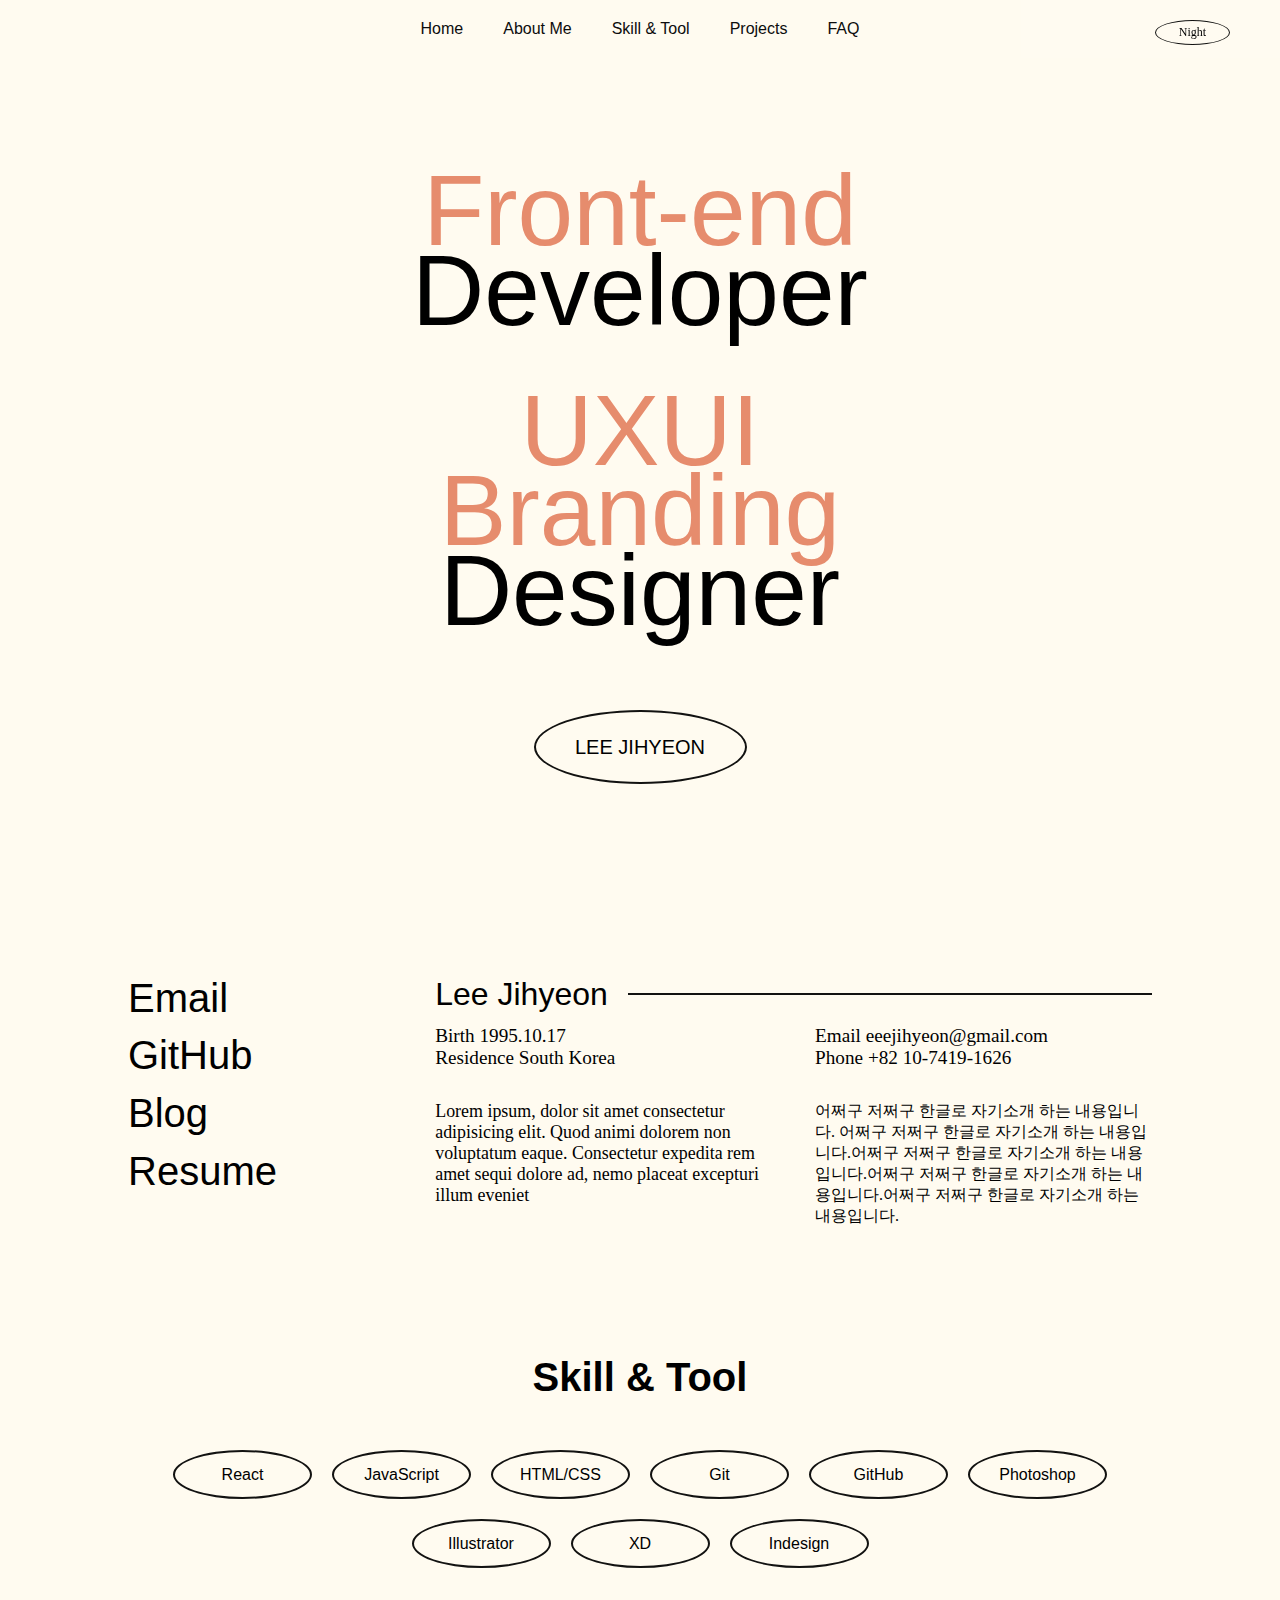
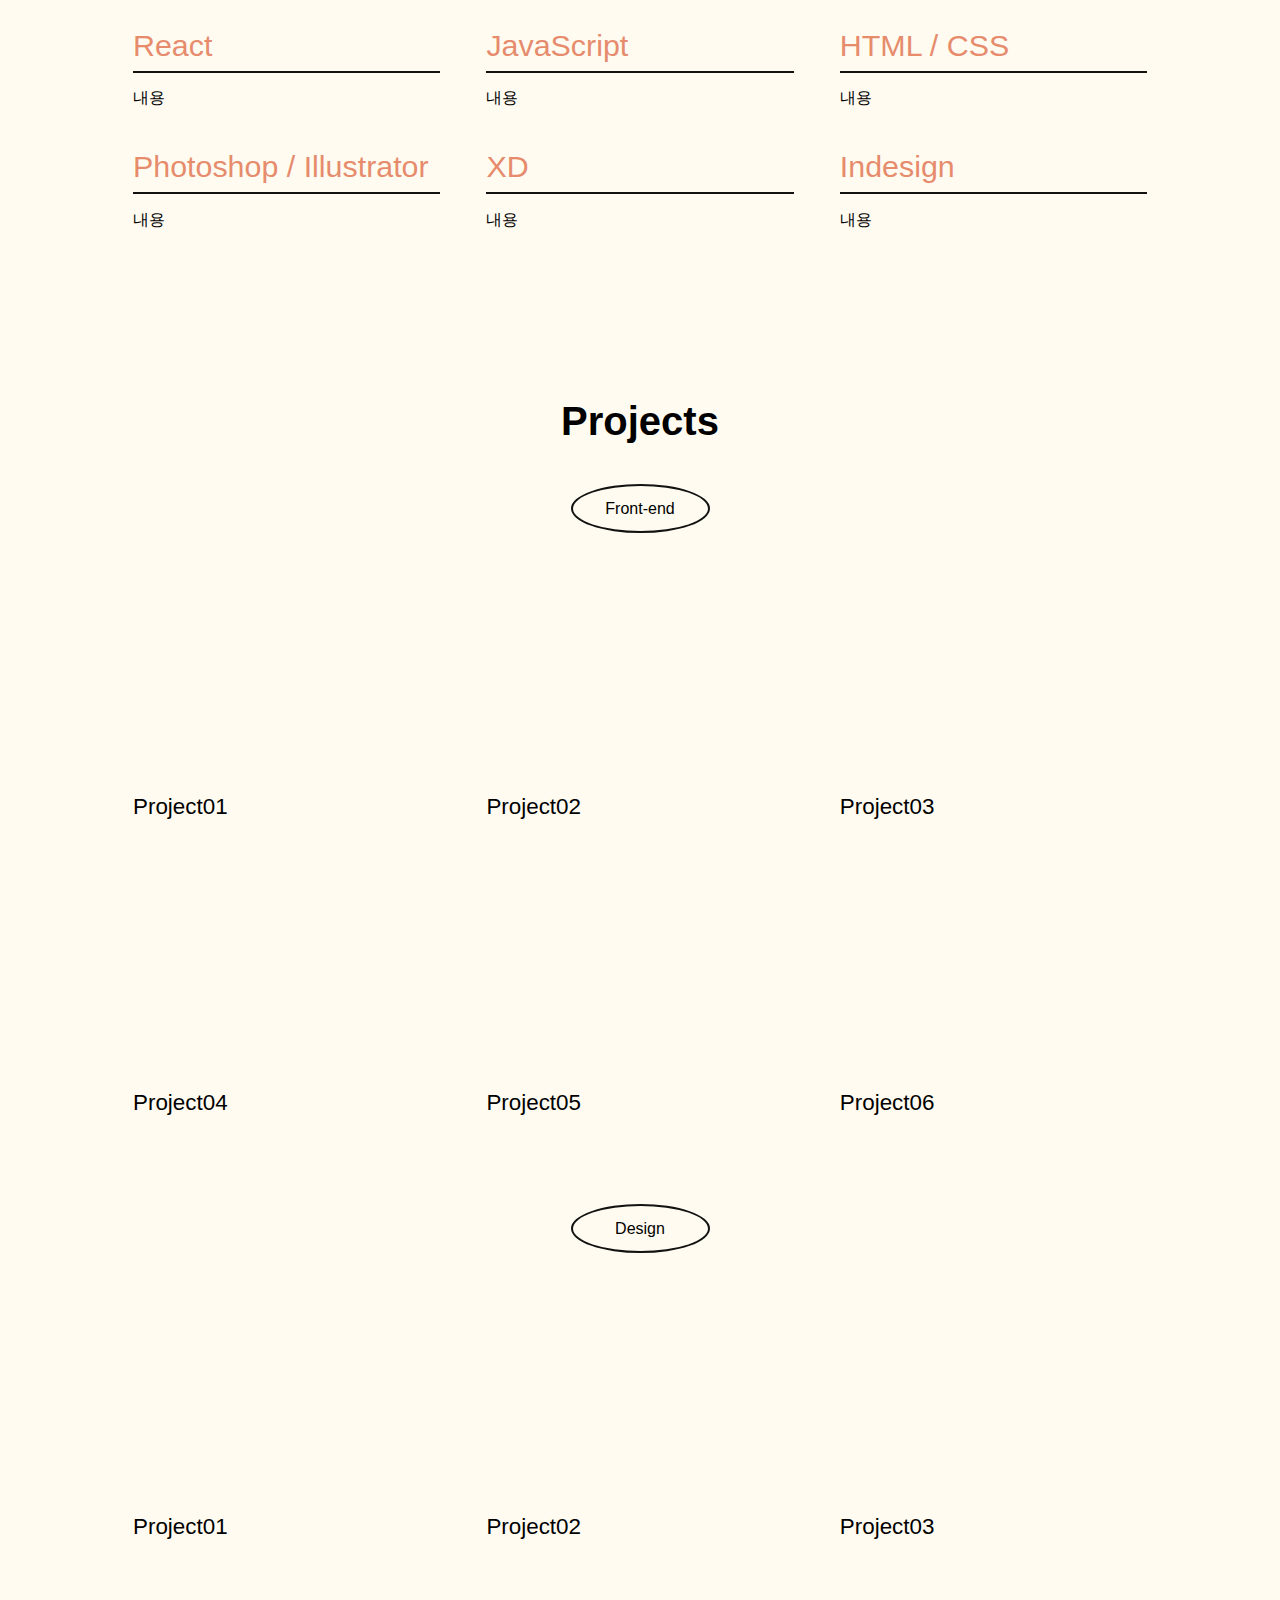
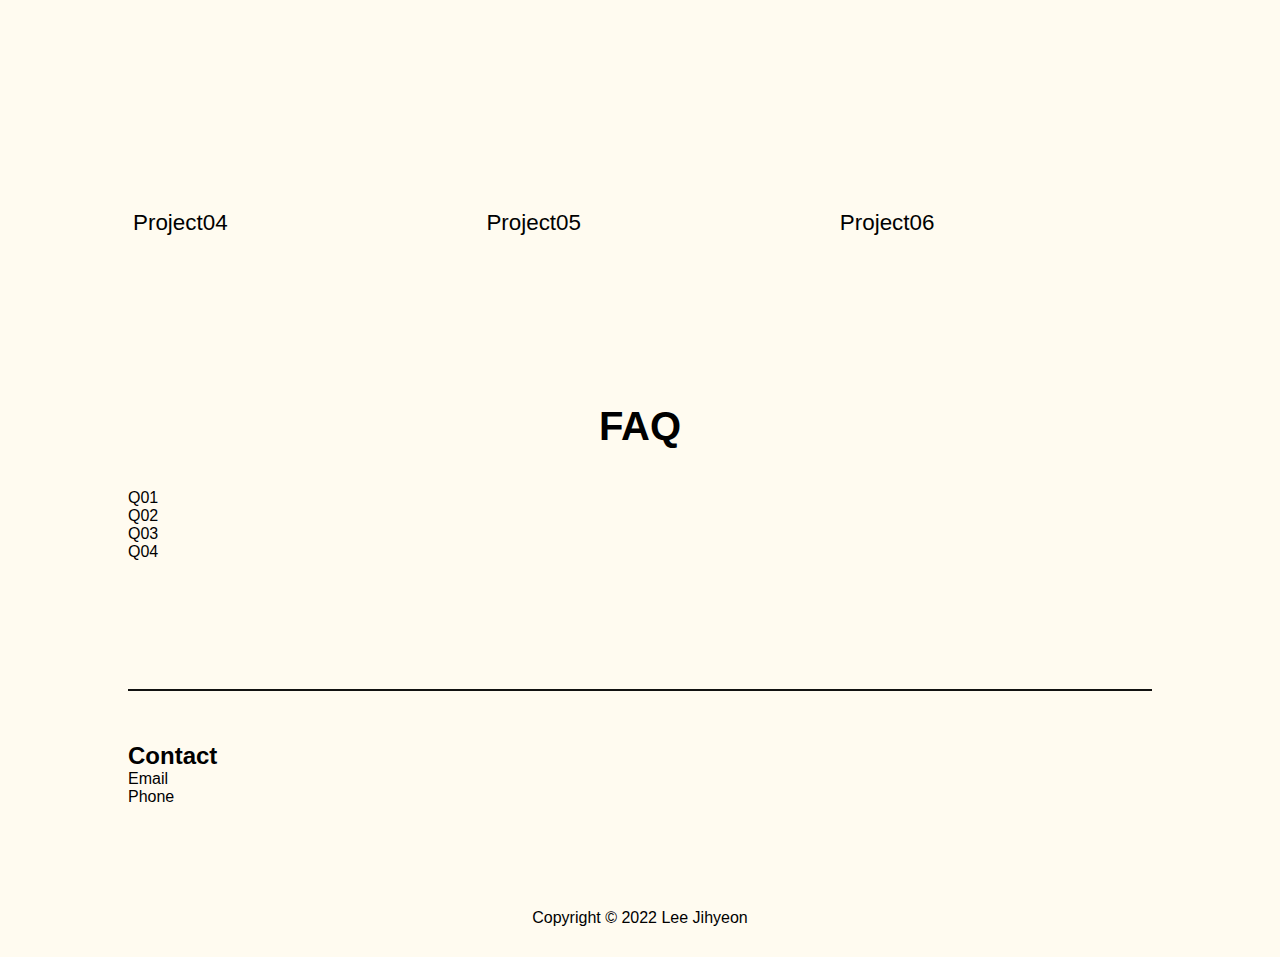
==== index script.html @ a736d37a "Mobile CSS modified" ====
<!DOCTYPE html>
<html lang="ko">

<head>
  <meta charset="UTF-8">
  <meta name="viewport" content="width=device-width, initial-scale=1.0">
  <link rel="stylesheet" href="css/reset.css">
  <link rel="stylesheet" href="css/index.css">
  <link rel="stylesheet" media="screen and (max-width: 1023px)" href="css/tablet.css" />
  <link rel="stylesheet" media="screen and (max-width: 767px)" href="css/mobile.css" />
  <script>

    var Links = {
      setColor: function (color) {
        var alist = document.querySelectorAll('a');
        var i = 0;
        while (i < alist.length) {
          console.log(alist[i]);
          alist[i].style.color = color;
          i = i + 1;
        }
      }
    }

    var Body = {
      setColor: function (color) {
        document.querySelector('body').style.color = color;
      },

      setBackgroundColor: function (color) {
        document.querySelector('body').style.backgroundColor = color;
      },
      setNavColor: function (color) {
        document.getElementById("nav").style.backgroundColor = color;
      }
    }

   

    function modeHandler(self) {
      var target = document.querySelector('body');
      if (self.value === 'Night') {
        Body.setBackgroundColor('#121211');
        Body.setColor('#fffbf0');
        Body.setNavColor('#121211');

        self.value = 'Day';

        Links.setColor('#fffbf0');

      } else {
        Body.setBackgroundColor('#fffbf0');
        Body.setColor('#121211');
        Body.setNavColor('#fffbf0');


        self.value = 'Night';

        Links.setColor('#121211');

      }

    }
  </script>

  <title>Leejihyeon</title>

</head>

<body>
  <!-- Header -->
  <header id="header" class="header">
    <!-- Nav -->
    <nav class="gnb" id="nav">
      <ul class="menu">
        <li><a href="#header">Home</a></li>
        <li><a href="#scroll1">About Me</a></li>
        <li><a href="#scroll2">Skill & Tool</a></li>
        <li><a href="#scroll3">Projects</a></li>
        <li><a href="#scroll4">FAQ</a></li>
      </ul>
    </nav>
    <div class="dn">
      <input type="button" class="btn" value="Night" onclick="modeHandler(this)">
    </div>
  </header>



  <!-- Content -->
  <main id="content" class="content">
    <!-- Intro -->
    <div class="intro_wrap">
      <div class="intro_container">
        <p class="intro_item"><span class="int_bld">Front-end</span></p>
        <p class="intro_item">Developer</p>
      </div>

      <div class="intro_container">
        <p class="intro_item"><span class="int_bld">UXUI</span></p>
        <p class="intro_item"><span class="int_bld">Branding</span></p>
        <p class="intro_item">Designer</p>
      </div>

      <p id="scroll1" class="intro_name">LEE JIHYEON</p>
    </div>

    <!-- About Me -->
    <div class="about_wrap">

      <div class="about_container1">
        <ul class="">
          <li><a href="">Email</a></li>
          <li><a href="https://github.com/eeejihyeon" target="_blank">GitHub</a></li>
          <li><a href="https://velog.io/@eeejihyeon" target="_blank">Blog</a></li>
          <li><a href="https://www.notion.so/Profile-8ceeac3d1fbe4b5580cbfd91ff491564" target="_blank">Resume</a></li>
        </ul>
      </div>

      <div class="about_container2">

        <div class="about_name">
          <h3 class="name">Lee Jihyeon</h3>
          <div class="line"></div>
        </div>

        <div class="about_profile">
          <div class="sec">
            <p><span class="bld">Birth</span> 1995.10.17</p>
            <p><span class="bld">Residence</span> South Korea</p>
          </div>

          <div class="sec">
            <p><span class="bld">Email</span> eeejihyeon@gmail.com</p>
            <p><span class="bld">Phone</span> +82 10-7419-1626</p>
          </div>

        </div>
        <div class="about_intro">
          <p class="sec"><span class="p_eng">
              Lorem ipsum, dolor sit amet consectetur adipisicing elit.
              Quod animi dolorem non voluptatum eaque. Consectetur
              expedita rem amet sequi dolore ad, nemo placeat excepturi
              illum eveniet</span>
          </p>

          <p class="sec"><span class="p_kor">
              어쩌구 저쩌구 한글로 자기소개 하는 내용입니다. 어쩌구 저쩌구 한글로 자기소개 하는 내용입니다.어쩌구 저쩌구 한글로 자기소개 하는 내용입니다.어쩌구 저쩌구 한글로 자기소개 하는
              내용입니다.어쩌구 저쩌구 한글로 자기소개 하는 내용입니다.</span>
          </p>
        </div>
        <div id="scroll2"></div>
      </div>

    </div>


    <!-- Skill & Tool -->
    <div class="st_wrap">
      <h2 class="title">Skill & Tool</h2>
      <div class="st_container1">
        <!-- <div class="st_dev"> -->
        <p>React</p>
        <p>JavaScript</p>
        <p>HTML/CSS</p>
        <p>Git</p>
        <p>GitHub</p>
        <!-- </div>
        <div class="st_des"> -->
        <p>Photoshop</p>
        <p>Illustrator</p>
        <p>XD</p>
        <p>Indesign</p>
        <!-- </div> -->
      </div>

      <div class="st_container2">
        <div class="st_det">
          <p>React</p>
          <hr>
          <span>내용</span>
        </div>

        <div class="st_det">
          <p>JavaScript</p>
          <hr>
          <span>내용</span>
        </div>

        <div class="st_det">
          <p>HTML / CSS</p>
          <hr>
          <span>내용</span>
        </div>

        <div class="st_det">
          <p>Photoshop / Illustrator</p>
          <hr>
          <span>내용</span>
        </div>

        <div class="st_det">
          <p>XD</p>
          <hr>
          <span>내용</span>
        </div>

        <div class="st_det">
          <p>Indesign</p>
          <hr>
          <span>내용</span>
        </div>
      </div>
      <div id="scroll3"></div>
    </div>


    <!-- Projects -->
    <div id="projects" class="proj_wrap">
      <h2 class="title">Projects</h2>

      <div class="proj_container1">
        <p class="sub">Front-end</p>
        <ul class="proj_box">
          <li class="proj_item"><img src="" alt="" class="project_thum">
            <a href="#">Project01</a>
          </li>
          <li class="proj_item"><img src="" alt="" class="project_thum">
            <a href="#">Project02</a>
          </li>
          <li class="proj_item"><img src="" alt="" class="project_thum">
            <a href="#">Project03</a>
          </li>
          <li class="proj_item"><img src="" alt="" class="project_thum">
            <a href="#">Project04</a>
          </li>
          <li class="proj_item"><img src="" alt="" class="project_thum">
            <a href="#">Project05</a>
          </li>
          <li class="proj_item"><img src="" alt="" class="project_thum">
            <a href="#">Project06</a>
          </li>
        </ul>
      </div>

      <div class="proj_container2">
        <p class="sub">Design</p>
        <ul class="proj_box">
          <li class="proj_item"><img src="" alt="" class="project_thum">
            <a href="#">Project01</a>
          </li>
          <li class="proj_item"><img src="" alt="" class="project_thum">
            <a href="#">Project02</a>
          </li>
          <li class="proj_item"><img src="" alt="" class="project_thum">
            <a href="#">Project03</a>
          </li>
          <li class="proj_item"><img src="" alt="" class="project_thum">
            <a href="#">Project04</a>
          </li>
          <li class="proj_item"><img src="" alt="" class="project_thum">
            <a href="#">Project05</a>
          </li>
          <li class="proj_item"><img src="" alt="" class="project_thum">
            <a href="#">Project06</a>
          </li>
        </ul>
      </div>
      <div id="scroll4"></div>

    </div>


    <!-- FAQ -->
    <div id="faq" class="faq_wrap">
      <h2 class="title">FAQ</h2>

      <ul>
        <li>Q01</li>
        <li>Q02</li>
        <li>Q03</li>
        <li>Q04</li>
      </ul>

    </div>

  </main>

  <!-- Footer -->
  <footer id="footer" class="footer">
    <hr>
    <!-- Contact -->
    <div class="contact_wrap">
      <h2 class="footer_title">Contact</h2>

      <p>Email</p>
      <p>Phone</p>
    </div>

    <div class="copy">Copyright &copy; 2022 Lee Jihyeon</div>
  </footer>
</body>

</html>
---- css/index.css ----
:root {
  --text-color: #121211;
  --accent-color: #e68c6d;
}
html {
  scroll-behavior: smooth;
}

body {
  background-color: #fffbf0;
}

.int_bld {
  color: var(--accent-color);
}

.acnt {
  font-family: "Ortica";
  font-size: 1.4rem;

  margin-right: 0.5rem;
}

/* header */

.header {
  width: 100%;
  height: 4.2rem;
  z-index: 10;
}

/*** GNB ***/
.gnb {
  width: 100%;
  display: flex;
  justify-content: center;
  position: fixed;
  background-color: #fffbf0;
  opacity: 95%;
}

.menu {
  display: flex;
  align-items: center;
}

.menu li {
  padding: 20px;
}
.dn {
  width: 100%;
  position: fixed;
  z-index: 10;
}

.btn {
  font-family: "Poppins";
  font-size: 12px;
  font-weight: 400;
  position: absolute;
  top: 20px;
  right: 50px;
  width: 75px;
  height: 25px;
  border: 1px solid #121211;
  border-radius: 50% / 50%;
  background-color: rgba(0, 0, 0, 0);
  cursor: pointer;
}

.btn:hover {
  width: 75px;
  height: 25px;
  border: 2px solid #121211;
  border-radius: 50% / 50%;
  background-color: #121211;
  color: #fffbf0;
  cursor: pointer;
  transition: all 0.3s;
}

/*** Intro ***/
.intro_wrap {
  margin-top: 8%;
  margin-bottom: 15%;
}

.intro_container {
  display: flex;
  justify-content: center;
  flex-direction: column;
  align-items: center;
  font-size: 100px;
  text-align: center;
  line-height: 80px;
  margin-bottom: 60px;
  font-weight: 300;
}

.intro_name {
  width: 209px;
  height: 70px;
  border: 2px solid #121211;
  border-radius: 50% / 50%;
  font-size: 20px;
  line-height: 70px;
  text-align: center;
  margin: 80px auto;
}

/*** About Me ***/
.about_wrap {
  display: flex;
  justify-content: space-between;
  padding: 0 10%;
  margin-bottom: 10%;
}

.about_container1 {
  flex-flow: column nowrap;
}

.about_container2 {
  flex-flow: column nowrap;
  flex-basis: 70%;
}

/* Link */
.about_container1 ul {
  font-size: 2.5rem;
}

.about_container1 > ul > li {
  margin-bottom: 0.8rem;
}

.about_container1 > ul > li > a:hover {
  color: var(--accent-color);
  transition: all 0.3s;
}

/* Profile */
.about_profile {
  display: flex;
  justify-content: space-between;
  margin-bottom: 2rem;
}

.about_name {
  display: flex;
  justify-content: space-between;
  align-items: center;
  margin-bottom: 0.8rem;
}
.name {
  flex-shrink: 0;
  margin-right: 20px;
  font-size: 2rem;
  font-weight: 500;
}

.line {
  width: 100%;
  height: 2px;
  background-color: var(--text-color);
}
.about_profile p {
  font-family: "Poppins";
  font-weight: 300;
  font-size: 1.2rem;
}

.about_intro {
  display: flex;
  justify-content: space-between;
}

.sec {
  flex-basis: 47%;
}

.p_eng {
  font-family: "Poppins";
  font-size: 1.12rem;
  font-weight: 300;
  line-height: 1.3rem;
}

.p_kor {
  font-family: "Spoqa Han Sans Neo";
  font-weight: 300;
}

/*** Skill & Tool ***/

.st_wrap {
  padding: 0 10%;
  margin-bottom: 10%;
}

.title {
  font-size: 2.5rem;
  margin-bottom: 2.5rem;
  text-align: center;
}

.st_container1 {
  width: 100%;
  margin: 0 auto 3.1rem;
  display: flex;
  justify-content: center;
  flex-flow: row wrap;
  flex-grow: 0;
}

/* .st_dev {
  display: flex;
  justify-content: center;
  flex-direction: row;
}
.st_des {
  display: flex;
  justify-content: center;
  flex-direction: row;
} */

.st_container1 p {
  width: 135px;
  height: 45px;
  border: 2px solid #121211;
  border-radius: 50%/50%;
  margin: 10px;
  line-height: 45px;
  text-align: center;
  font-weight: 500;
}

.st_container2 {
  display: flex;
  justify-content: space-between;
  flex-flow: row wrap;
}

.st_container2 p {
  font-size: 1.9rem;
  color: var(--accent-color);
}

.st_det {
  padding: 0 5px;
  flex-basis: 30%;
  margin-bottom: 2.5rem;
}

.st_det hr {
  height: 2px;
  background-color: #121211;
  border: 0;
  margin-bottom: 5%;
}

.st_det span {
  font-family: "Spoqa Han Sans Neo";
  font-weight: 300;
}

/** Projects **/

.proj_wrap {
  padding: 0 10%;
  margin-bottom: 10%;
}

.proj_container1 {
  margin-bottom: 3rem;
}

.sub {
  width: 135px;
  height: 45px;
  border: 2px solid #121211;
  border-radius: 50%/50%;
  margin: 0.6rem auto 2rem;
  line-height: 45px;
  text-align: center;
  font-weight: 500;
}

.proj_box {
  display: flex;
  justify-content: space-between;
  flex-flow: row wrap;
}

.proj_item {
  display: flex;
  flex-direction: column;
  padding: 0 5px;
  flex-basis: 30%;
}

.proj_item img {
  /* width: 30%; */
  height: 220px;
  margin-bottom: 0.6rem;
}

.proj_item a {
  font-size: 1.4rem;
  font-weight: 500;
  margin-bottom: 2.5rem;
  cursor: pointer;
}

/*** FAQ ***/
.faq_wrap {
  padding: 0 10%;
  margin-bottom: 10%;
}

/*** Footer ***/
.footer {
  padding: 0 10%;
}

.footer hr {
  height: 2px;
  background-color: #121211;
  border: 0;
  margin-bottom: 5%;
}

/* Contact */
.contact_wrap {
  margin-bottom: 10%;
}

.copy {
  display: flex;
  justify-content: center;
  margin-bottom: 1.9rem;
}
---- css/tablet.css ----
:root {
  --text-color: #121211;
  --accent-color: #e68c6d;
}

body {
  background-color: #fffbf0;
}

.int_bld {
  color: var(--accent-color);
}

.acnt {
  font-family: "Ortica";
  font-size: 1.4rem;
  margin-right: 0.5rem;
}

/* header */

.header {
  width: 100%;
  height: 4.2rem;
  z-index: 10;
}

/*** GNB ***/
.gnb {
  width: 100%;
  display: flex;
  justify-content: center;
  position: fixed;
  background-color: #fffbf0;
  opacity: 95%;
}

.menu {
  display: flex;
  align-items: center;
}

.menu li {
  padding: 20px;
}
.dn {
  width: 100%;
  position: fixed;
  z-index: 10;
}

.btn {
  position: absolute;
  top: 20px;
  right: 50px;
  width: 75px;
  height: 25px;
  border: 1px solid #121211;
  border-radius: 50% / 50%;
  background-color: rgba(0, 0, 0, 0);
  cursor: pointer;
}

/*** Intro ***/

.intro_container {
  display: flex;
  justify-content: center;
  flex-direction: column;
  align-items: center;
  font-size: 100px;
  text-align: center;
  line-height: 80px;
  margin-bottom: 60px;
  font-weight: 300;
}

.intro_name {
  width: 209px;
  height: 70px;
  border: 2px solid #121211;
  border-radius: 50% / 50%;
  font-size: 20px;
  line-height: 70px;
  text-align: center;
  margin: 80px auto;
}

/*** About Me ***/
.about_wrap {
  display: flex;
  justify-content: space-between;
  flex-direction: column;
  padding: 0 5%;
  margin-bottom: 10%;
}

/* Link */

.about_container1 ul {
  display: flex;
  justify-content: space-between;
  flex-flow: row nowrap;
  align-items: center;
  font-size: 2.5rem;
  flex-flow: row nowrap;
  margin-bottom: 2%;
}

.about_container1 > ul > li > a:hover {
  color: var(--accent-color);
  font-weight: 500;
}

/* Profile */

.about_container2 {
  flex-flow: row nowrap;
}

.about_profile {
  display: flex;
  justify-content: space-between;
  margin-bottom: 2rem;
  transition: 0.2s ease;
}

.about_name {
  display: flex;
  justify-content: flex-start;
  align-items: center;
  margin-bottom: 0.8rem;
}
.name {
  flex-shrink: 0;
  margin-right: 20px;
  font-size: 2rem;
  font-weight: 500;
}

.line {
  width: 100%;
  height: 2px;
  background-color: var(--text-color);
}

.about_intro {
  display: flex;
  justify-content: space-between;
}

.sec {
  flex-basis: 47%;
}

.p_eng {
  font-family: "Poppins";
  font-size: 1.12rem;
  font-weight: 300;
  line-height: 1.3rem;
}

.p_kor {
  font-family: "Spoqa Han Sans Neo";
  font-size: 1rem;
  font-weight: 300;
}

/*** Skill & Tool ***/

.st_wrap {
  padding: 0 5%;
  margin-bottom: 10%;
}

.title {
  font-size: 2.5rem;
  margin-bottom: 2.5rem;
  text-align: center;
}

.st_container1 {
  width: 100%;
  margin: 0 auto 3.1rem;
  display: flex;
  justify-content: center;
  flex-flow: row wrap;
}

/* .st_dev {
  display: flex;
  justify-content: center;
  flex-direction: row;
}
.st_des {
  display: flex;
  justify-content: center;
  flex-direction: row;
} */

.st_container1 p {
  width: 135px;
  height: 45px;
  border: 2px solid #121211;
  border-radius: 50%/50%;
  margin: 10px;
  line-height: 45px;
  text-align: center;
  font-weight: 500;
}

.st_container2 {
  display: flex;
  justify-content: space-between;
  flex-flow: row wrap;
}

.st_container2 p {
  font-size: 1.9rem;
  color: var(--accent-color);
}

.st_det {
  flex-basis: 47%;
  margin-bottom: 2.5rem;
}

/** Projects **/

.proj_wrap {
  padding: 0 5%;
  margin-bottom: 10%;
}

.proj_container1 {
  margin-bottom: 3rem;
}

.sub {
  width: 135px;
  height: 45px;
  border: 2px solid #121211;
  border-radius: 50%/50%;
  margin: 0.6rem auto 2rem;
  line-height: 45px;
  text-align: center;
  font-weight: 500;
}

.proj_box {
  display: flex;
  justify-content: space-between;
  flex-flow: row wrap;
}

.proj_item {
  display: flex;
  flex-direction: column;
  flex-basis: 47%;
}

.proj_item img {
  /* width: 30%; */
  height: 220px;
  margin-bottom: 0.6rem;
}

.proj_item a {
  font-size: 1.4rem;
  font-weight: 500;
  margin-bottom: 2.5rem;
  cursor: pointer;
}

/*** FAQ ***/
.faq_wrap {
  padding: 0 5%;
  margin-bottom: 10%;
}

/*** Footer ***/
.footer {
  padding: 0 5%;
}
---- css/mobile.css ----
:root {
  --text-color: #121211;
  --accent-color: #e68c6d;
}

body {
  background-color: #fffbf0;
}

.int_bld {
  color: var(--accent-color);
}

.acnt {
  font-family: "Ortica";
  font-size: 1.4rem;
  margin-right: 0.5rem;
}

/* header */

.header {
  width: 100%;
  height: 4.2rem;
  z-index: 10;
}

/*** GNB ***/
.gnb {
  width: 100%;
  display: flex;
  justify-content: flex-start;
  padding: 0 2%;
  position: fixed;
  background-color: #fffbf0;
  opacity: 95%;
}

.menu {
  display: flex;
  align-items: center;
}

.menu li {
  padding: 20px 5px 20px 15px;
}
.dn {
  width: 100%;
  position: fixed;
  z-index: 10;
}
.btn {
  position: absolute;
  top: 20px;
  right: 5%;
  width: 75px;
  height: 25px;
  border: 1px solid #121211;
  border-radius: 50% / 50%;
  background-color: rgba(0, 0, 0, 0);
  cursor: pointer;
}

/*** Intro ***/

.intro_container {
  display: flex;
  justify-content: center;
  flex-direction: column;
  align-items: center;
  font-size: 60px;
  text-align: center;
  line-height: 60px;
  margin-top: 60px;
  font-weight: 300;
  transition: all 0.3s;
}

.intro_name {
  width: 150px;
  height: 50px;
  border: 2px solid #121211;
  border-radius: 50% / 50%;
  font-size: 16px;
  line-height: 50px;
  text-align: center;
  margin: 80px auto;
  transition: all 0.3s;
}

/*** About Me ***/
.about_wrap {
  display: flex;
  justify-content: space-between;
  flex-direction: column;
  padding: 0 5%;
  margin-bottom: 10%;
}

/* Link */

.about_container1 ul {
  display: flex;
  justify-content: space-between;
  flex-flow: row nowrap;
  align-items: center;
  font-size: 1.6rem;
  flex-flow: row nowrap;
  margin-bottom: 2%;
  transition: all 0.3s;
}

.about_container1 > ul > li > a:hover {
  color: var(--accent-color);
}

/* About Profile */

.about_container2 {
  flex-flow: row nowrap;
}

.about_profile {
  display: flex;
  justify-content: space-between;
  flex-flow: column wrap;
  margin-bottom: 2rem;
  transition: 0.2s ease;
}

.about_name {
  display: flex;
  justify-content: flex-start;
  align-items: center;
  margin-bottom: 0.8rem;
}
.name {
  flex-shrink: 0;
  margin-right: 20px;
  font-size: 2rem;
  font-weight: 500;
}

.line {
  width: 100%;
  height: 2px;
  background-color: var(--text-color);
}

/* About Intro */

.about_intro {
  display: flex;
  justify-content: space-between;
  flex-flow: column wrap;
}

.about_intro p {
  margin-bottom: 1.25rem;
}

.sec {
  flex-basis: 100%;
}

.p_eng {
  font-family: "Poppins";
  font-size: 1.12rem;
  font-weight: 300;
  line-height: 1.3rem;
}

.p_kor {
  font-family: "Spoqa Han Sans Neo";
  font-size: 1rem;
  font-weight: 300;
}

/*** Skill & Tool ***/

.st_wrap {
  padding: 0 5%;
  margin-bottom: 10%;
}

.title {
  font-size: 2.5rem;
  margin-bottom: 2.5rem;
  text-align: center;
}

.st_container1 {
  width: 100%;
  margin: 0 auto 3.1rem;
  display: flex;
  justify-content: center;
  flex-flow: row wrap;
}

/* .st_dev {
  display: flex;
  justify-content: center;
  flex-flow: row wrap;
}
.st_des {
  display: flex;
  justify-content: center;
  flex-flow: row wrap;
} */

.st_container1 p {
  width: 135px;
  height: 45px;
  border: 2px solid #121211;
  border-radius: 50%/50%;
  margin: 10px;
  line-height: 45px;
  text-align: center;
  font-weight: 500;
}

.st_container2 {
  display: flex;
  justify-content: space-between;
  flex-flow: row wrap;
}

.st_container2 p {
  font-size: 1.9rem;
  color: var(--accent-color);
}

.st_det {
  flex-basis: 100%;
  margin-bottom: 2.5rem;
}

/** Projects **/

.proj_wrap {
  padding: 0 5%;
  margin-bottom: 10%;
}

.proj_container1 {
  margin-bottom: 3rem;
}

.sub {
  width: 135px;
  height: 45px;
  border: 2px solid #121211;
  border-radius: 50%/50%;
  margin: 0.6rem auto 2rem;
  line-height: 45px;
  text-align: center;
  font-weight: 500;
}

.proj_box {
  display: flex;
  justify-content: space-between;
  flex-flow: row wrap;
}

.proj_item {
  display: flex;
  flex-direction: column;
  flex-basis: 100%;
}

.proj_item img {
  /* width: 30%; */
  height: 220px;
  margin-bottom: 0.6rem;
}

.proj_item a {
  font-size: 1.4rem;
  font-weight: 500;
  margin-bottom: 2.5rem;
  cursor: pointer;
}

/*** FAQ ***/
.faq_wrap {
  padding: 0 5%;
  margin-bottom: 10%;
}

/*** Footer ***/
.footer {
  padding: 0 5%;
}
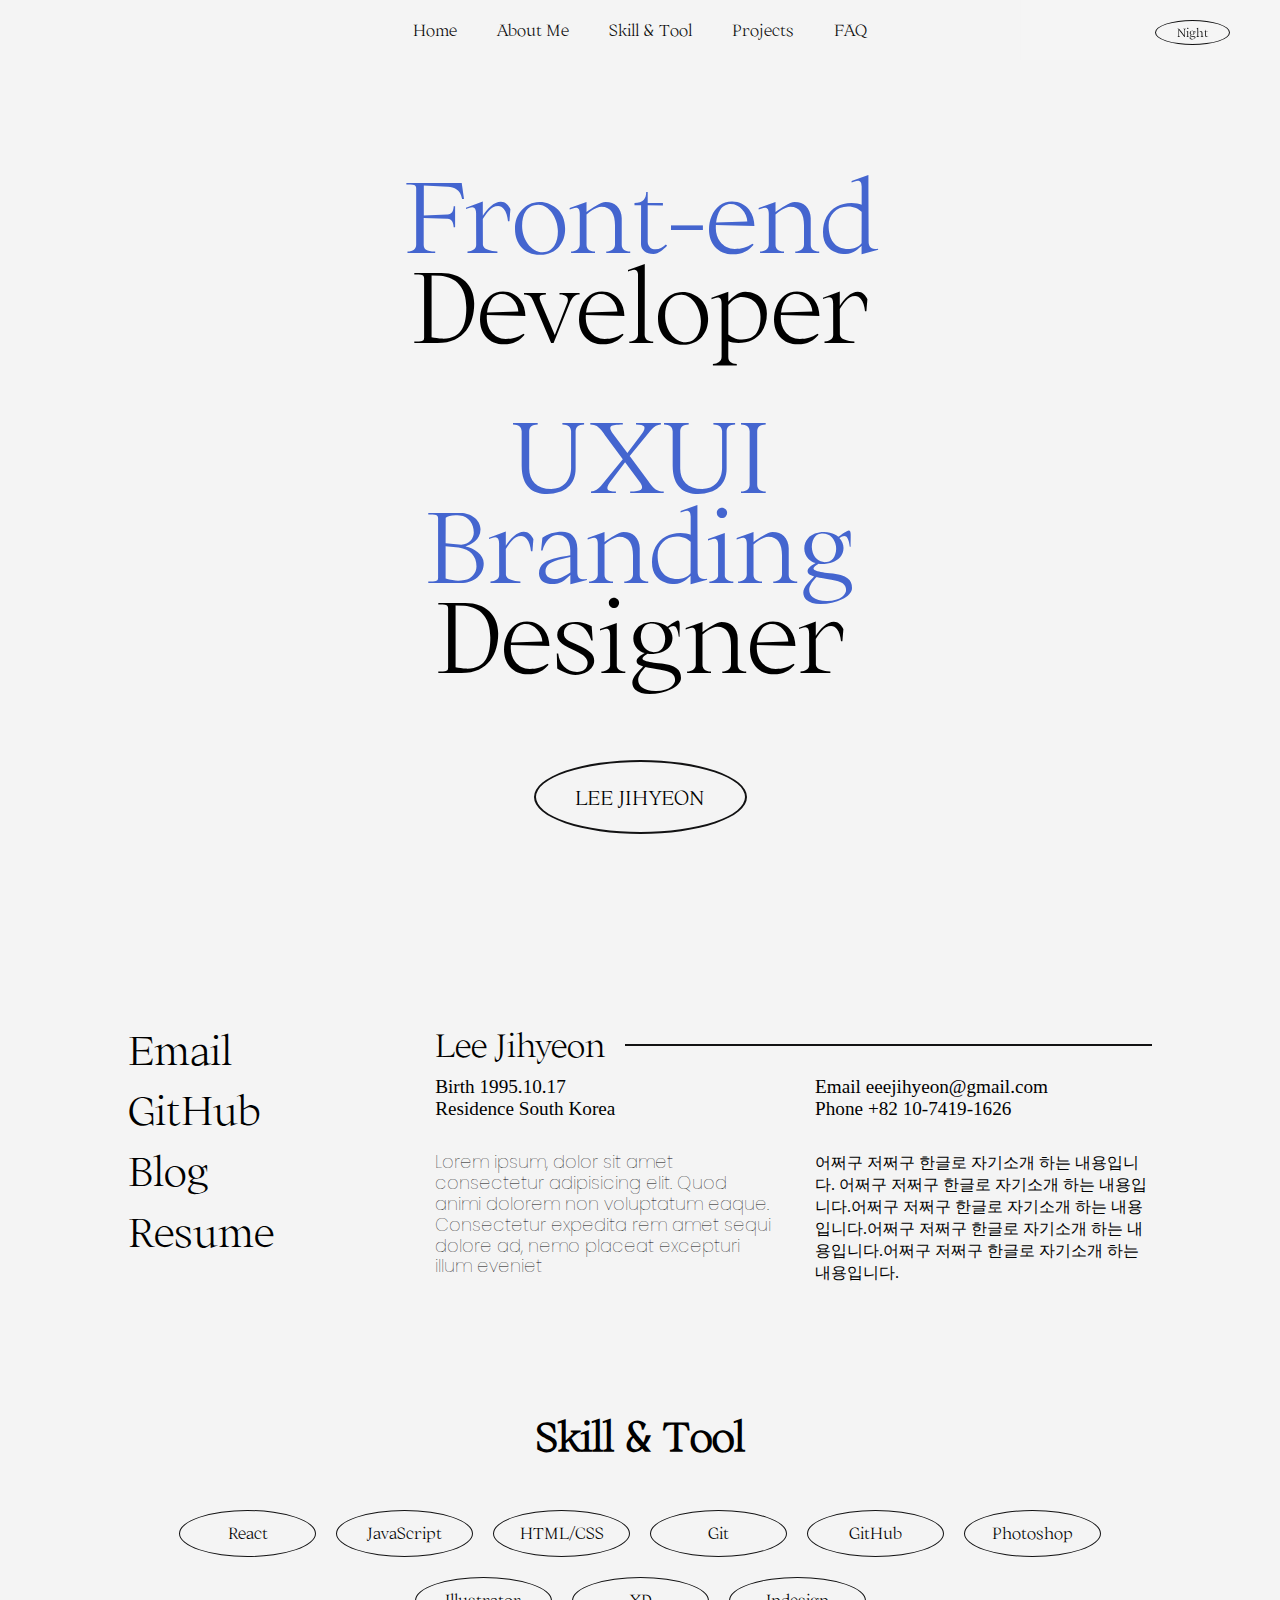
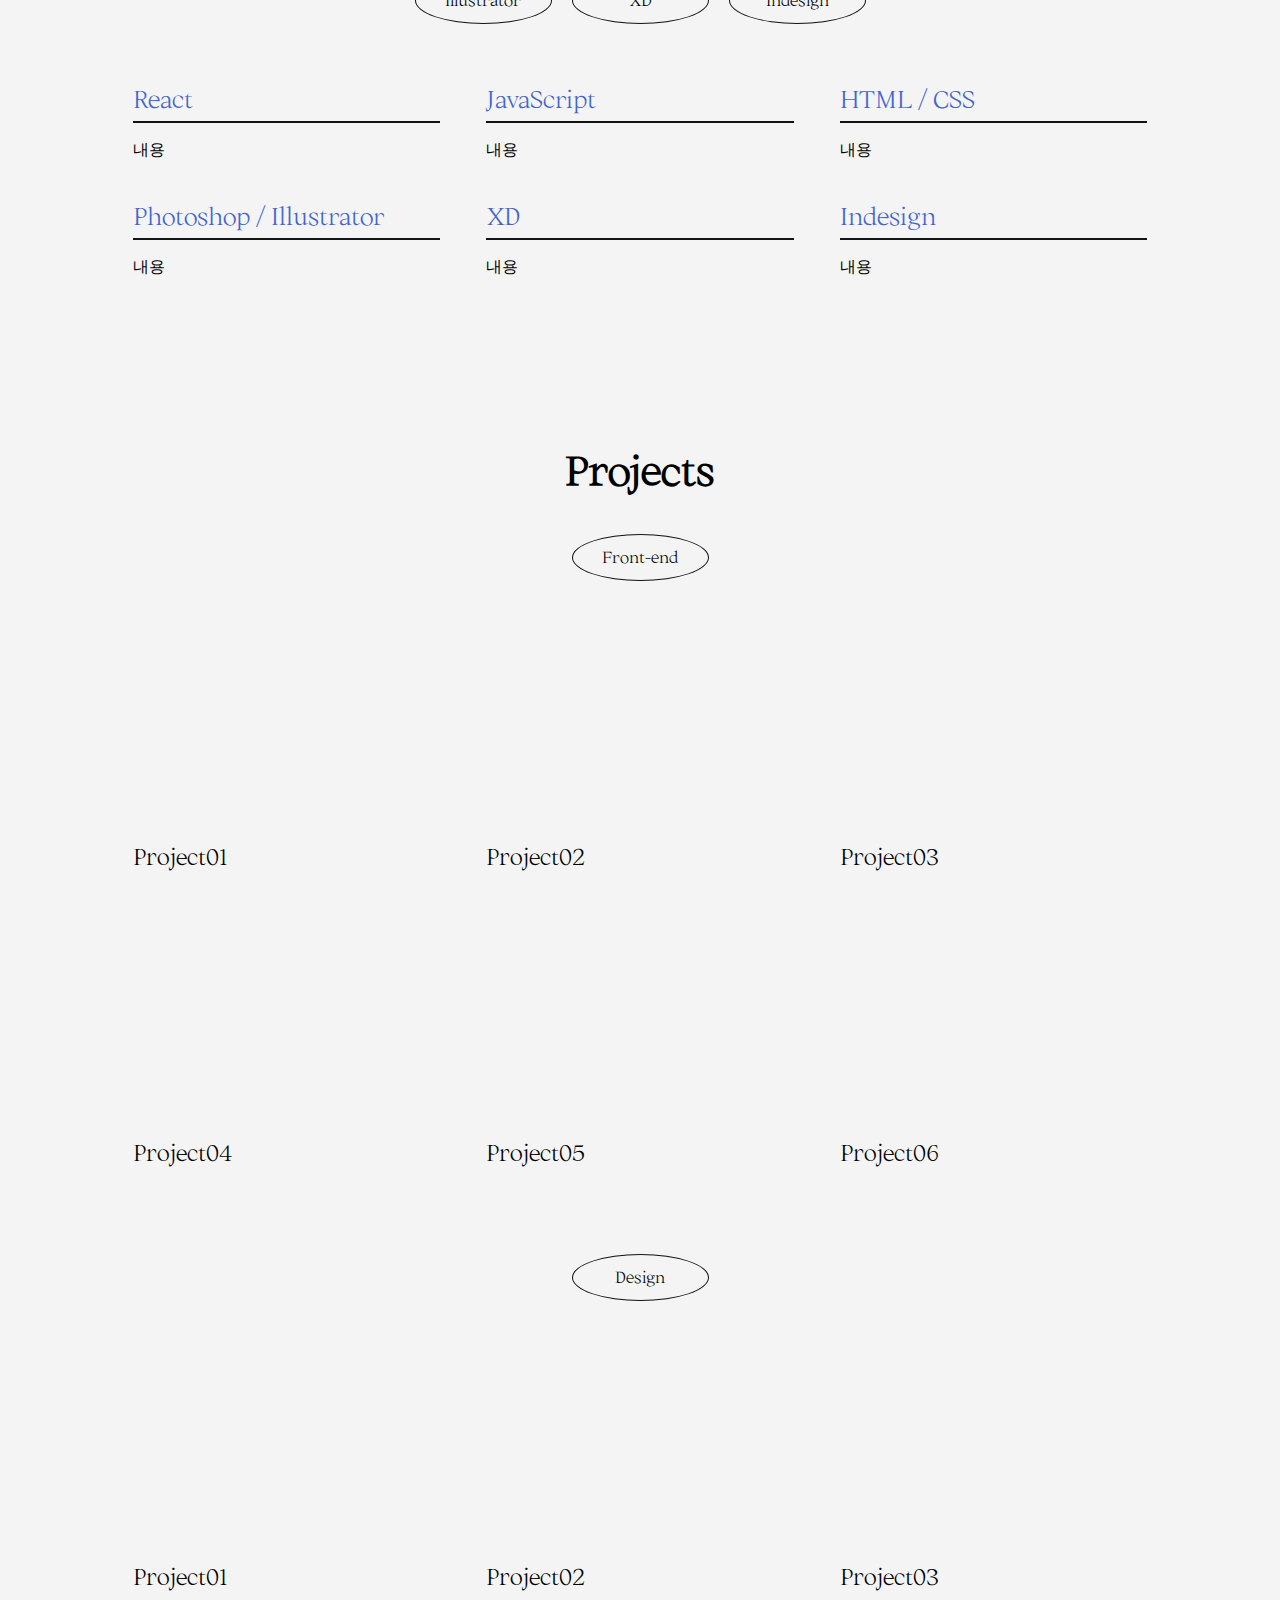
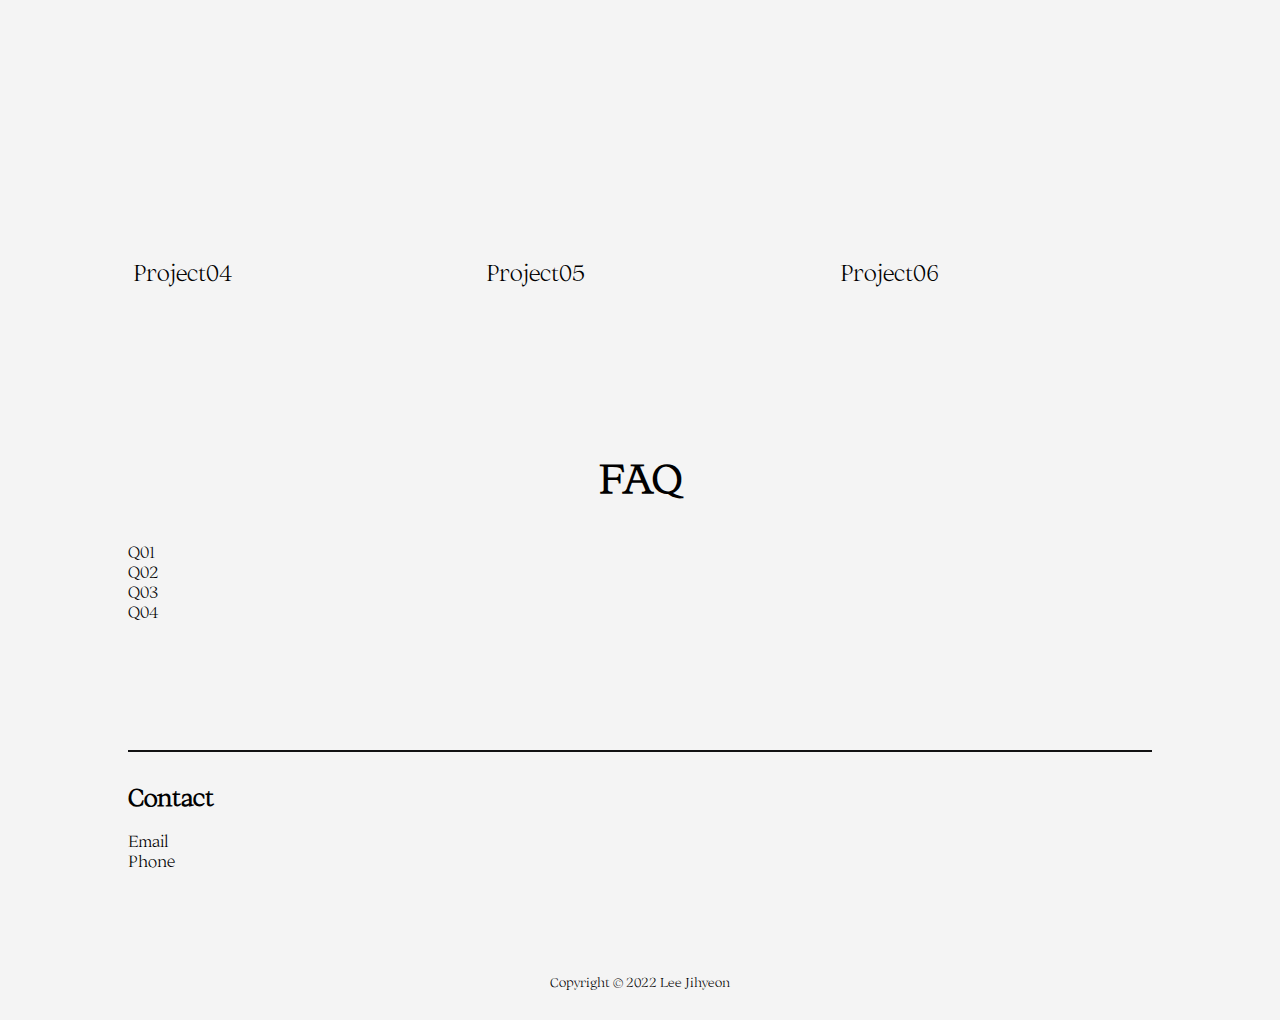
==== commit 4f73fb2f: "CSS modified" ====
--- a/index script.html
+++ b/index script.html
@@ -40,23 +40,23 @@
     function modeHandler(self) {
       var target = document.querySelector('body');
       if (self.value === 'Night') {
-        Body.setBackgroundColor('#121211');
-        Body.setColor('#fffbf0');
-        Body.setNavColor('#121211');
+        Body.setBackgroundColor('#121213');
+        Body.setColor('#f4f4f4');
+        Body.setNavColor('#121213');
 
         self.value = 'Day';
 
-        Links.setColor('#fffbf0');
+        Links.setColor('#f4f4f4');
 
       } else {
-        Body.setBackgroundColor('#fffbf0');
-        Body.setColor('#121211');
-        Body.setNavColor('#fffbf0');
+        Body.setBackgroundColor('#f4f4f4');
+        Body.setColor('#121213');
+        Body.setNavColor('#f4f4f4');
 
 
         self.value = 'Night';
 
-        Links.setColor('#121211');
+        Links.setColor('#121213');
 
       }
 
--- a/css/index.css
+++ b/css/index.css
@@ -1,13 +1,13 @@
 :root {
-  --text-color: #121211;
-  --accent-color: #e68c6d;
+  --text-color: #121213;
+  --accent-color: #4465cf;
 }
 html {
   scroll-behavior: smooth;
 }
 
 body {
-  background-color: #fffbf0;
+  background-color: #f4f4f4;
 }
 
 .int_bld {
@@ -21,6 +21,13 @@
   margin-right: 0.5rem;
 }
 
+.point {
+  font-family: "spoqa han sans neo";
+  font-weight: 500;
+  font-size: 1rem;
+  color: #4465cf;
+}
+
 /* header */
 
 .header {
@@ -35,7 +42,7 @@
   display: flex;
   justify-content: center;
   position: fixed;
-  background-color: #fffbf0;
+  background-color: #f4f4f4;
   opacity: 95%;
 }
 
@@ -47,6 +54,12 @@
 .menu li {
   padding: 20px;
 }
+
+.menu li a:hover {
+  color: var(--accent-color);
+  transition: all 0.3s;
+}
+
 .dn {
   width: 100%;
   position: fixed;
@@ -54,7 +67,7 @@
 }
 
 .btn {
-  font-family: "Poppins";
+  font-family: "Ortica";
   font-size: 12px;
   font-weight: 400;
   position: absolute;
@@ -62,7 +75,7 @@
   right: 50px;
   width: 75px;
   height: 25px;
-  border: 1px solid #121211;
+  border: 1px solid #121213;
   border-radius: 50% / 50%;
   background-color: rgba(0, 0, 0, 0);
   cursor: pointer;
@@ -71,12 +84,20 @@
 .btn:hover {
   width: 75px;
   height: 25px;
-  border: 2px solid #121211;
+  border: 2px solid #121213;
   border-radius: 50% / 50%;
-  background-color: #121211;
-  color: #fffbf0;
+  background-color: #121213;
+  color: #f4f4f4;
   cursor: pointer;
   transition: all 0.3s;
+}
+.togglebtn {
+  display: none;
+  position: absolute;
+  top: 20px;
+  left: 5%;
+  width: 20px;
+  height: 20px;
 }
 
 /*** Intro ***/
@@ -92,7 +113,7 @@
   align-items: center;
   font-size: 100px;
   text-align: center;
-  line-height: 80px;
+  line-height: 90px;
   margin-bottom: 60px;
   font-weight: 300;
 }
@@ -100,7 +121,7 @@
 .intro_name {
   width: 209px;
   height: 70px;
-  border: 2px solid #121211;
+  border: 2px solid #121213;
   border-radius: 50% / 50%;
   font-size: 20px;
   line-height: 70px;
@@ -177,12 +198,12 @@
 
 .sec {
   flex-basis: 47%;
+  /* text-align: justify; */
 }
 
 .p_eng {
-  font-family: "Poppins";
+  font-family: "PoppinsT";
   font-size: 1.12rem;
-  font-weight: 300;
   line-height: 1.3rem;
 }
 
@@ -227,7 +248,7 @@
 .st_container1 p {
   width: 135px;
   height: 45px;
-  border: 2px solid #121211;
+  border: 1px solid #121213;
   border-radius: 50%/50%;
   margin: 10px;
   line-height: 45px;
@@ -242,7 +263,7 @@
 }
 
 .st_container2 p {
-  font-size: 1.9rem;
+  font-size: 1.5rem;
   color: var(--accent-color);
 }
 
@@ -254,9 +275,9 @@
 
 .st_det hr {
   height: 2px;
-  background-color: #121211;
+  background-color: #121213;
   border: 0;
-  margin-bottom: 5%;
+  margin-bottom: 1rem;
 }
 
 .st_det span {
@@ -278,12 +299,11 @@
 .sub {
   width: 135px;
   height: 45px;
-  border: 2px solid #121211;
+  border: 1px solid #121213;
   border-radius: 50%/50%;
   margin: 0.6rem auto 2rem;
   line-height: 45px;
   text-align: center;
-  font-weight: 500;
 }
 
 .proj_box {
@@ -318,6 +338,43 @@
   margin-bottom: 10%;
 }
 
+.faq_content {
+  border-bottom: 1px solid #121213;
+}
+
+.question {
+  font-family: "spoqa han sans neo";
+  font-weight: 400;
+  font-size: 1.1rem;
+  padding: 1.4rem 0.2rem;
+  border: none;
+  outline: none;
+  background: none;
+  width: 100%;
+  text-align: left;
+  cursor: pointer;
+}
+
+.question:hover {
+  color: var(--accent-color);
+}
+
+.question:focus {
+  color: var(--accent-color);
+}
+
+[id$="-toggle"] {
+  margin-right: 15px;
+}
+
+.answer {
+  font-family: "spoqa han sans neo";
+  font-weight: 300;
+  font-size: 1rem;
+  display: none;
+  padding: 0 2.5rem 1rem;
+}
+
 /*** Footer ***/
 .footer {
   padding: 0 10%;
@@ -325,18 +382,37 @@
 
 .footer hr {
   height: 2px;
-  background-color: #121211;
-  border: 0;
-  margin-bottom: 5%;
+  background-color: #121213;
+  margin-bottom: 30px;
+  border: none;
+}
+
+.footer_wrap {
+  display: flex;
+  justify-content: space-between;
+}
+
+.footer_title {
+  margin-bottom: 20px;
+}
+
+.site_info {
+  font-family: "spoqa han sans neo";
+  font-weight: 300;
+  font-size: 0.8rem;
+  line-height: 0.9rem;
+  flex-basis: 49%;
 }
 
 /* Contact */
 .contact_wrap {
   margin-bottom: 10%;
+  flex-basis: 49%;
 }
 
 .copy {
   display: flex;
   justify-content: center;
   margin-bottom: 1.9rem;
-}
+  font-size: 0.8rem;
+}
--- a/css/tablet.css
+++ b/css/tablet.css
@@ -1,10 +1,10 @@
 :root {
-  --text-color: #121211;
-  --accent-color: #e68c6d;
+  --text-color: #121213;
+  --accent-color: #4465cf;
 }
 
 body {
-  background-color: #fffbf0;
+  background-color: #f4f4f4;
 }
 
 .int_bld {
@@ -31,7 +31,7 @@
   display: flex;
   justify-content: center;
   position: fixed;
-  background-color: #fffbf0;
+  background-color: #f4f4f4;
   opacity: 95%;
 }
 
@@ -55,7 +55,7 @@
   right: 50px;
   width: 75px;
   height: 25px;
-  border: 1px solid #121211;
+  border: 1px solid #121213;
   border-radius: 50% / 50%;
   background-color: rgba(0, 0, 0, 0);
   cursor: pointer;
@@ -70,7 +70,7 @@
   align-items: center;
   font-size: 100px;
   text-align: center;
-  line-height: 80px;
+  line-height: 90px;
   margin-bottom: 60px;
   font-weight: 300;
 }
@@ -78,7 +78,7 @@
 .intro_name {
   width: 209px;
   height: 70px;
-  border: 2px solid #121211;
+  border: 2px solid #121213;
   border-radius: 50% / 50%;
   font-size: 20px;
   line-height: 70px;
@@ -201,7 +201,7 @@
 .st_container1 p {
   width: 135px;
   height: 45px;
-  border: 2px solid #121211;
+  border: 1px solid #121213;
   border-radius: 50%/50%;
   margin: 10px;
   line-height: 45px;
@@ -216,7 +216,7 @@
 }
 
 .st_container2 p {
-  font-size: 1.9rem;
+  font-size: 1.5rem;
   color: var(--accent-color);
 }
 
@@ -239,12 +239,11 @@
 .sub {
   width: 135px;
   height: 45px;
-  border: 2px solid #121211;
+  border: 1px solid #121213;
   border-radius: 50%/50%;
   margin: 0.6rem auto 2rem;
   line-height: 45px;
   text-align: center;
-  font-weight: 500;
 }
 
 .proj_box {
--- a/css/mobile.css
+++ b/css/mobile.css
@@ -1,10 +1,10 @@
 :root {
-  --text-color: #121211;
-  --accent-color: #e68c6d;
+  --text-color: #121213;
+  --accent-color: #4465cf;
 }
 
 body {
-  background-color: #fffbf0;
+  background-color: #f4f4f4;
 }
 
 .int_bld {
@@ -29,36 +29,52 @@
 .gnb {
   width: 100%;
   display: flex;
-  justify-content: flex-start;
-  padding: 0 2%;
+  flex-direction: column;
+  align-items: flex-start;
+}
+
+.menu {
+  display: none;
+  flex-direction: column;
+  width: 100%;
+  align-items: center;
+  position: absolute;
+  top: 63px;
+  background-color: #f4f4f4;
+  opacity: 95%;
+}
+
+.menu li {
+  width: 100%;
+  text-align: center;
+  padding: 0 0 20px;
+}
+
+.menu li a:hover {
+  color: var(--accent-color);
+  transition: all 0.3s;
+}
+
+.nav_bg {
+  width: 100%;
+  height: 63px;
+  background-color: #f4f4f4;
+  opacity: 91%;
   position: fixed;
-  background-color: #fffbf0;
-  opacity: 95%;
-}
-
-.menu {
-  display: flex;
-  align-items: center;
-}
-
-.menu li {
-  padding: 20px 5px 20px 15px;
-}
-.dn {
-  width: 100%;
-  position: fixed;
+  top: 0;
   z-index: 10;
 }
+
 .btn {
-  position: absolute;
-  top: 20px;
   right: 5%;
-  width: 75px;
-  height: 25px;
-  border: 1px solid #121211;
-  border-radius: 50% / 50%;
-  background-color: rgba(0, 0, 0, 0);
-  cursor: pointer;
+}
+
+.togglebtn {
+  display: block;
+}
+
+.menu.active {
+  display: flex;
 }
 
 /*** Intro ***/
@@ -70,7 +86,7 @@
   align-items: center;
   font-size: 60px;
   text-align: center;
-  line-height: 60px;
+  line-height: 55px;
   margin-top: 60px;
   font-weight: 300;
   transition: all 0.3s;
@@ -79,12 +95,12 @@
 .intro_name {
   width: 150px;
   height: 50px;
-  border: 2px solid #121211;
+  border: 1px solid #121213;
   border-radius: 50% / 50%;
-  font-size: 16px;
+  font-size: 14px;
   line-height: 50px;
   text-align: center;
-  margin: 80px auto;
+  margin: 60px auto;
   transition: all 0.3s;
 }
 
@@ -211,7 +227,7 @@
 .st_container1 p {
   width: 135px;
   height: 45px;
-  border: 2px solid #121211;
+  border: 1px solid #121213;
   border-radius: 50%/50%;
   margin: 10px;
   line-height: 45px;
@@ -226,7 +242,7 @@
 }
 
 .st_container2 p {
-  font-size: 1.9rem;
+  font-size: 1.5rem;
   color: var(--accent-color);
 }
 
@@ -249,12 +265,11 @@
 .sub {
   width: 135px;
   height: 45px;
-  border: 2px solid #121211;
+  border: 1px solid #121213;
   border-radius: 50%/50%;
   margin: 0.6rem auto 2rem;
   line-height: 45px;
   text-align: center;
-  font-weight: 500;
 }
 
 .proj_box {
